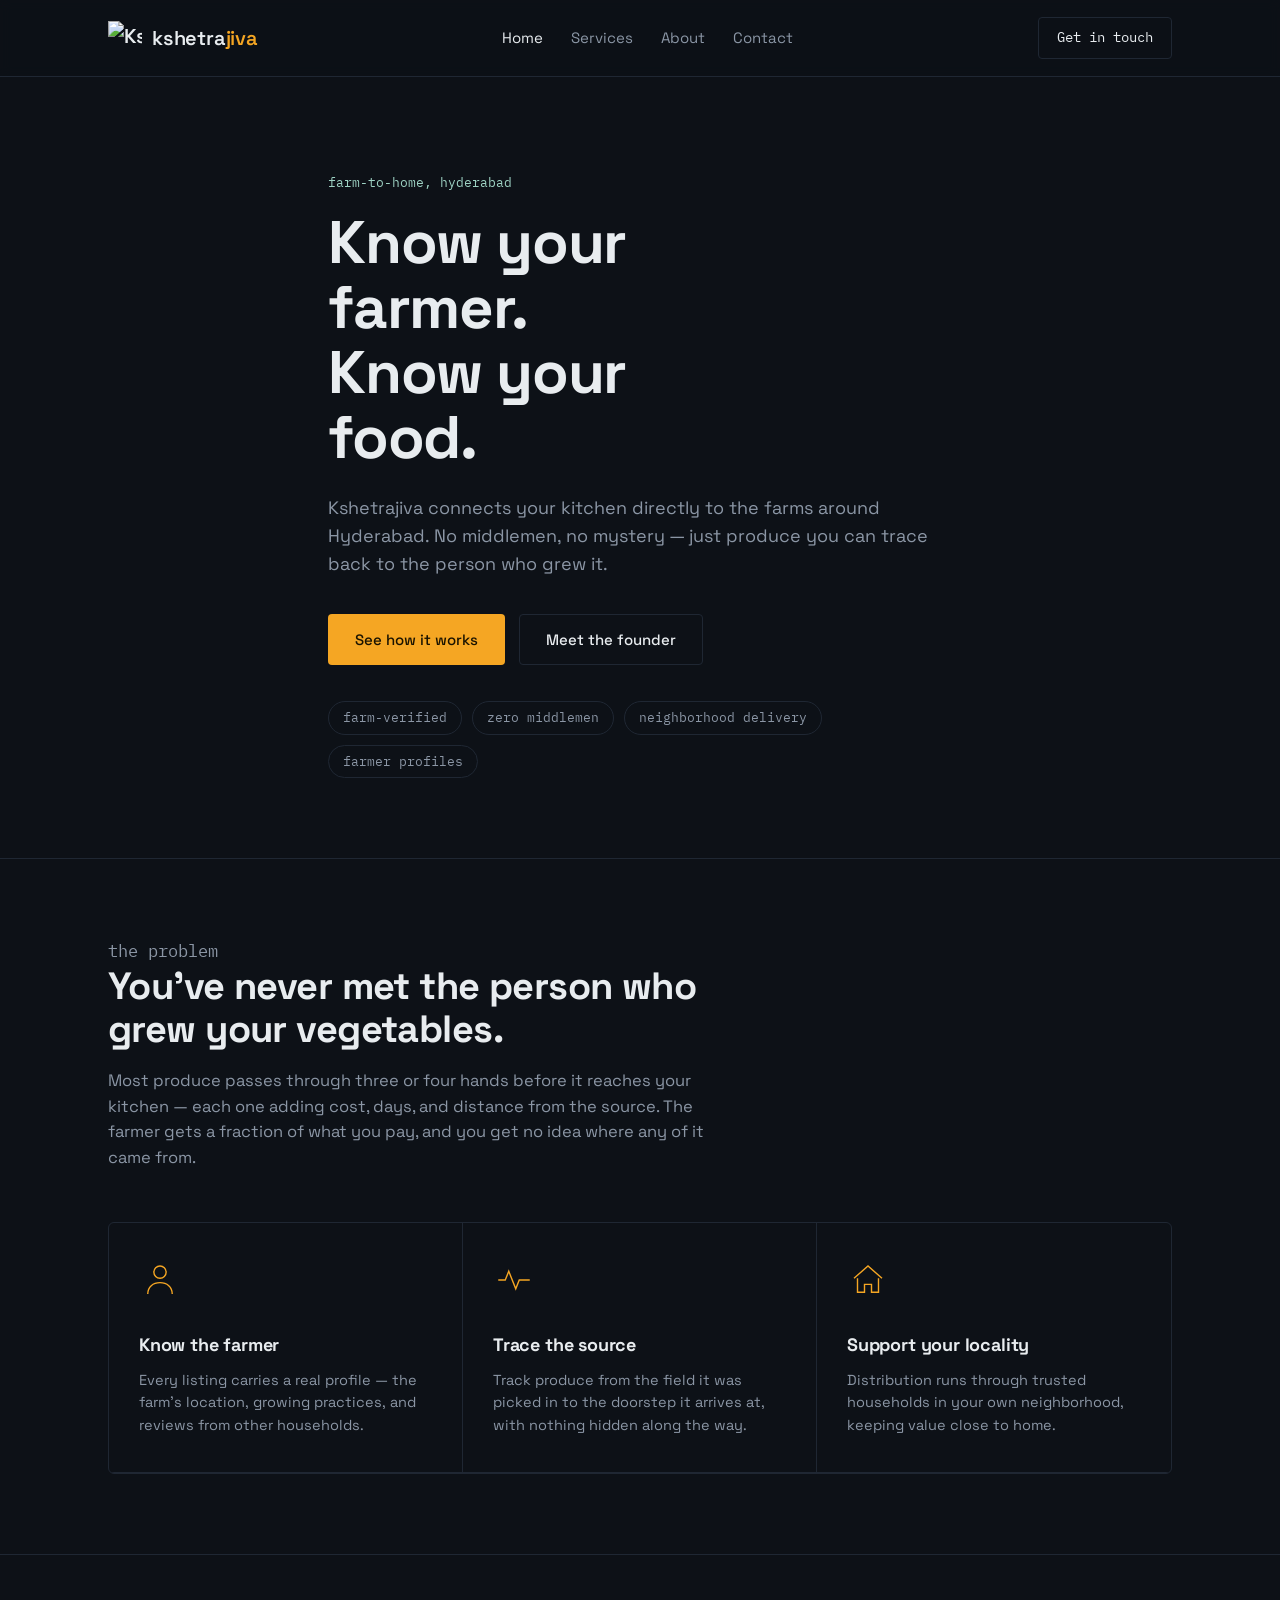
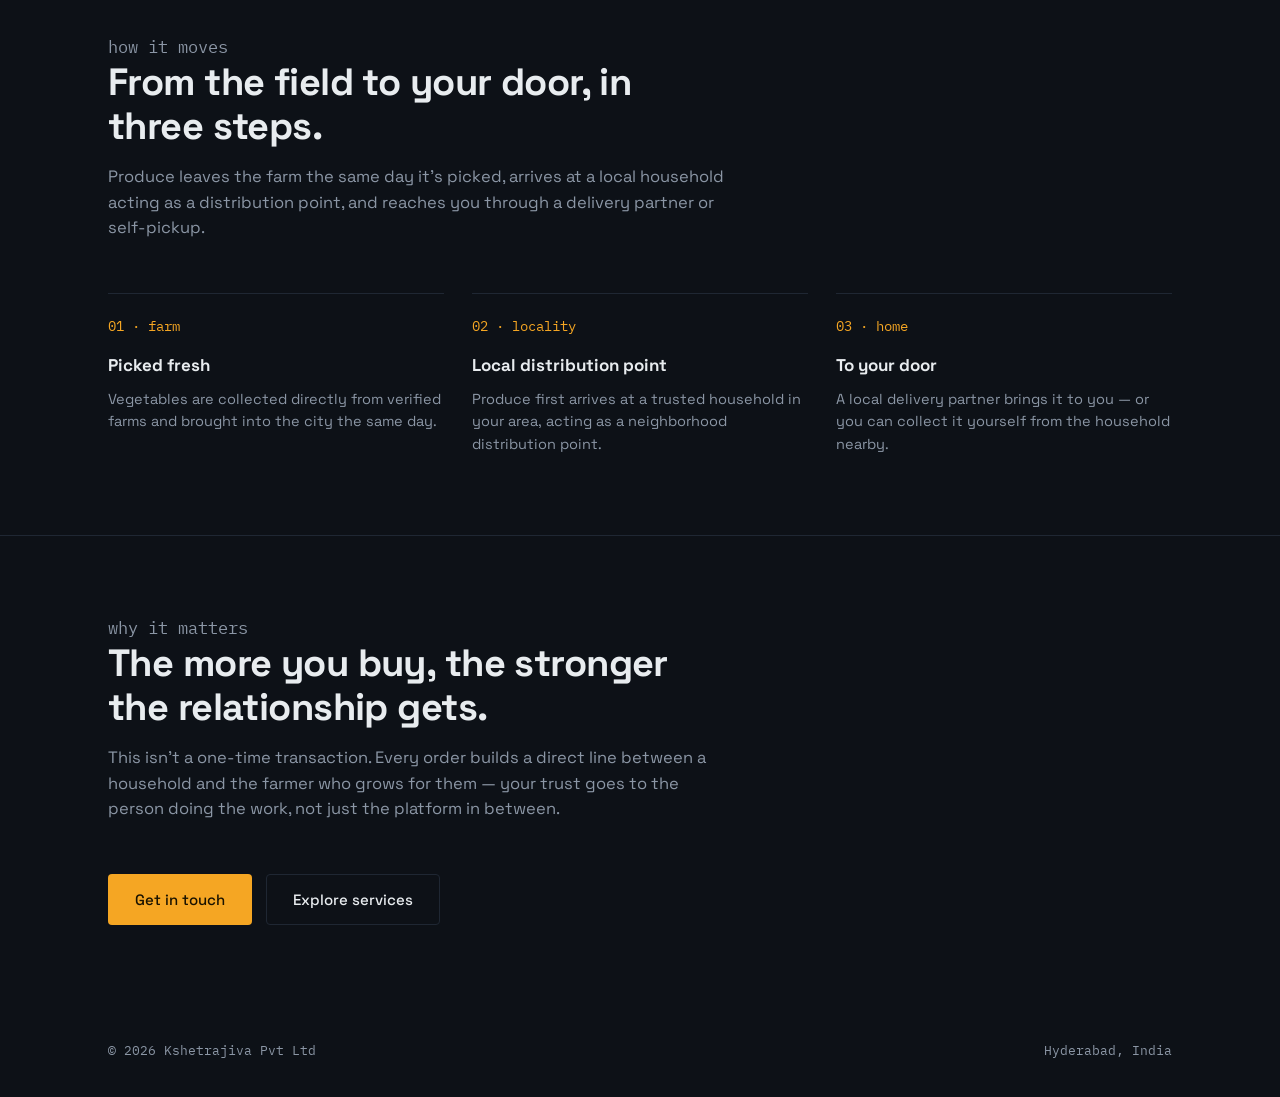
==== index.html @ c20ebead "Add files via upload" ====
<!DOCTYPE html>
<html lang="en">
<head>
<meta charset="UTF-8">
<meta name="viewport" content="width=device-width, initial-scale=1.0">
<title>Kshetrajiva — Know your farmer. Know your food.</title>
<meta name="description" content="Kshetrajiva connects farmers directly to consumers — traceable produce, verified farmer profiles, and neighborhood delivery in Hyderabad.">
<link rel="icon" href="assets/logo.png">
<link rel="stylesheet" href="styles.css">
</head>
<body>

<nav class="site-nav">
  <div class="wrap">
    <a href="index.html" class="logo">
      <img src="assets/logo.png" alt="Kshetrajiva logo">
      <span>kshetra<span class="accent">jiva</span></span>
    </a>
    <div class="nav-links">
      <a href="index.html" class="current">Home</a>
      <a href="services.html">Services</a>
      <a href="about.html">About</a>
      <a href="contact.html">Contact</a>
    </div>
    <a href="contact.html" class="nav-cta">Get in touch</a>
  </div>
</nav>

<header class="hero">
  <div class="wrap hero-inner">
    <p class="eyebrow">farm-to-home, hyderabad</p>
    <h1>Know your farmer.<br>Know your food.</h1>
    <p class="lead">Kshetrajiva connects your kitchen directly to the farms around Hyderabad. No middlemen, no mystery — just produce you can trace back to the person who grew it.</p>
    <div class="hero-actions">
      <a href="services.html" class="btn btn-primary">See how it works</a>
      <a href="about.html" class="btn btn-ghost">Meet the founder</a>
    </div>
    <div class="badge-row">
      <span class="badge">farm-verified</span>
      <span class="badge">zero middlemen</span>
      <span class="badge">neighborhood delivery</span>
      <span class="badge">farmer profiles</span>
    </div>
  </div>
</header>

<section>
  <div class="wrap">
    <div class="section-head">
      <p class="tag">the problem</p>
      <h2>You've never met the person who grew your vegetables.</h2>
      <p>Most produce passes through three or four hands before it reaches your kitchen — each one adding cost, days, and distance from the source. The farmer gets a fraction of what you pay, and you get no idea where any of it came from.</p>
    </div>

    <div class="grid-3">
      <div class="grid-cell">
        <svg viewBox="0 0 48 48" fill="none" stroke="currentColor" stroke-width="1.6"><circle cx="24" cy="15" r="7"/><path d="M10 40c0-8 6-13 14-13s14 5 14 13"/></svg>
        <h3>Know the farmer</h3>
        <p>Every listing carries a real profile — the farm's location, growing practices, and reviews from other households.</p>
      </div>
      <div class="grid-cell">
        <svg viewBox="0 0 48 48" fill="none" stroke="currentColor" stroke-width="1.6"><path d="M6 24h8l4-10 8 20 4-10h12"/></svg>
        <h3>Trace the source</h3>
        <p>Track produce from the field it was picked in to the doorstep it arrives at, with nothing hidden along the way.</p>
      </div>
      <div class="grid-cell">
        <svg viewBox="0 0 48 48" fill="none" stroke="currentColor" stroke-width="1.6"><path d="M8 22 24 8l16 14"/><path d="M12 22v16h8v-9h8v9h8V22"/></svg>
        <h3>Support your locality</h3>
        <p>Distribution runs through trusted households in your own neighborhood, keeping value close to home.</p>
      </div>
    </div>
  </div>
</section>

<section>
  <div class="wrap">
    <div class="section-head">
      <p class="tag">how it moves</p>
      <h2>From the field to your door, in three steps.</h2>
      <p>Produce leaves the farm the same day it's picked, arrives at a local household acting as a distribution point, and reaches you through a delivery partner or self-pickup.</p>
    </div>
    <div class="steps">
      <div class="step">
        <span class="num mono">01 · farm</span>
        <h3>Picked fresh</h3>
        <p>Vegetables are collected directly from verified farms and brought into the city the same day.</p>
      </div>
      <div class="step">
        <span class="num mono">02 · locality</span>
        <h3>Local distribution point</h3>
        <p>Produce first arrives at a trusted household in your area, acting as a neighborhood distribution point.</p>
      </div>
      <div class="step">
        <span class="num mono">03 · home</span>
        <h3>To your door</h3>
        <p>A local delivery partner brings it to you — or you can collect it yourself from the household nearby.</p>
      </div>
    </div>
  </div>
</section>

<section>
  <div class="wrap">
    <div class="section-head">
      <p class="tag">why it matters</p>
      <h2>The more you buy, the stronger the relationship gets.</h2>
      <p>This isn't a one-time transaction. Every order builds a direct line between a household and the farmer who grows for them — your trust goes to the person doing the work, not just the platform in between.</p>
    </div>
    <div class="hero-actions" style="margin-bottom:0;">
      <a href="contact.html" class="btn btn-primary">Get in touch</a>
      <a href="services.html" class="btn btn-ghost">Explore services</a>
    </div>
  </div>
</section>

<footer>
  <div class="wrap footer-inner">
    <span>© 2026 Kshetrajiva Pvt Ltd</span>
    <span>Hyderabad, India</span>
  </div>
</footer>

</body>
</html>
---- styles.css ----
/* Kshetrajiva — shared stylesheet */

@import url('https://fonts.googleapis.com/css2?family=Space+Grotesk:wght@400;500;600;700&family=IBM+Plex+Mono:wght@400;500&display=swap');

:root {
  --ink: #0D1117;
  --surface: #131B24;
  --line: #1F2733;
  --paper: #E8ECEF;
  --muted: #8B96A5;
  --amber: #F5A623;
  --mint: #9ED3C4;

  --wrap: 1120px;
  --pad: 80px;
}

* { box-sizing: border-box; }

html { scroll-behavior: smooth; }

body {
  margin: 0;
  background: var(--ink);
  color: var(--paper);
  font-family: 'Space Grotesk', sans-serif;
  line-height: 1.55;
  -webkit-font-smoothing: antialiased;
}

img { max-width: 100%; display: block; }

a { color: inherit; text-decoration: none; }

.mono {
  font-family: 'IBM Plex Mono', monospace;
}

.wrap {
  max-width: var(--wrap);
  margin: 0 auto;
  padding: 0 28px;
}

/* focus visibility */
a:focus-visible,
button:focus-visible,
input:focus-visible,
textarea:focus-visible {
  outline: 2px solid var(--amber);
  outline-offset: 3px;
}

@media (prefers-reduced-motion: reduce) {
  * { animation: none !important; transition: none !important; }
}

/* ---------- nav ---------- */

.site-nav {
  position: sticky;
  top: 0;
  z-index: 50;
  background: rgba(13, 17, 23, 0.92);
  backdrop-filter: blur(6px);
  border-bottom: 1px solid var(--line);
}

.site-nav .wrap {
  display: flex;
  align-items: center;
  justify-content: space-between;
  height: 76px;
}

.logo {
  display: flex;
  align-items: center;
  gap: 10px;
  font-weight: 600;
  font-size: 20px;
  letter-spacing: -0.01em;
  white-space: nowrap;
}

.logo img {
  height: 34px;
  width: 34px;
  object-fit: contain;
}

.logo .accent { color: var(--amber); }

.nav-links {
  display: flex;
  align-items: center;
  gap: 28px;
  font-size: 15px;
  flex-wrap: wrap;
}

.nav-links a {
  color: var(--muted);
  transition: color 0.15s ease;
}

.nav-links a:hover,
.nav-links a.current {
  color: var(--paper);
}

.nav-cta {
  border: 1px solid var(--line);
  padding: 9px 18px;
  border-radius: 4px;
  font-size: 14px;
  font-family: 'IBM Plex Mono', monospace;
  transition: border-color 0.15s ease, color 0.15s ease;
}

.nav-cta:hover {
  border-color: var(--amber);
  color: var(--amber);
}

/* ---------- buttons ---------- */

.btn {
  display: inline-flex;
  align-items: center;
  justify-content: center;
  gap: 8px;
  padding: 13px 26px;
  border-radius: 4px;
  font-size: 15px;
  font-weight: 500;
  cursor: pointer;
  border: 1px solid transparent;
  transition: transform 0.15s ease, opacity 0.15s ease, border-color 0.15s ease;
}

.btn-primary {
  background: var(--amber);
  color: #1A1300;
}

.btn-primary:hover { opacity: 0.88; }

.btn-ghost {
  border-color: var(--line);
  color: var(--paper);
  background: transparent;
}

.btn-ghost:hover { border-color: var(--muted); }

/* ---------- hero ---------- */

.hero {
  padding: 96px 0 var(--pad);
  border-bottom: 1px solid var(--line);
}

.hero-inner {
  max-width: 680px;
}

.eyebrow {
  font-family: 'IBM Plex Mono', monospace;
  font-size: 13px;
  color: var(--mint);
  margin: 0 0 18px;
}

.hero h1 {
  font-size: clamp(38px, 6vw, 60px);
  line-height: 1.08;
  letter-spacing: -0.02em;
  margin: 0 0 24px;
  max-width: 9ch;
}

.hero p.lead {
  font-size: 18px;
  color: var(--muted);
  max-width: 52ch;
  margin: 0 0 36px;
}

.hero-actions {
  display: flex;
  gap: 14px;
  margin-bottom: 36px;
  flex-wrap: wrap;
}

.badge-row {
  display: flex;
  gap: 10px;
  flex-wrap: wrap;
}

.badge {
  font-family: 'IBM Plex Mono', monospace;
  font-size: 12.5px;
  color: var(--muted);
  border: 1px solid var(--line);
  padding: 6px 14px;
  border-radius: 100px;
}

/* ---------- sections ---------- */

section {
  padding: var(--pad) 0;
  border-bottom: 1px solid var(--line);
}

section:last-of-type { border-bottom: none; }

.section-head {
  max-width: 620px;
  margin-bottom: 52px;
}

.section-head h2 {
  font-size: clamp(28px, 4vw, 38px);
  line-height: 1.15;
  letter-spacing: -0.015em;
  margin: 0 0 16px;
}

.section-head p {
  color: var(--muted);
  font-size: 16.5px;
  max-width: 56ch;
  margin: 0;
}

.tag {
  font-family: 'IBM Plex Mono', monospace;
  font-size: 13px;
  color: var(--mint);
  margin: 0 0 14px;
}

/* ---------- 3-col grid with hairlines ---------- */

.grid-3 {
  display: grid;
  grid-template-columns: repeat(3, 1fr);
  border: 1px solid var(--line);
  border-radius: 6px;
  overflow: hidden;
}

.grid-cell {
  padding: 36px 30px;
  border-right: 1px solid var(--line);
  border-bottom: 1px solid var(--line);
}

.grid-3 .grid-cell:nth-child(3n) { border-right: none; }

.grid-cell svg {
  width: 42px;
  height: 42px;
  margin-bottom: 22px;
  color: var(--amber);
}

.grid-cell h3 {
  font-size: 18px;
  margin: 0 0 10px;
  letter-spacing: -0.01em;
}

.grid-cell p {
  color: var(--muted);
  font-size: 14.5px;
  margin: 0;
}

@media (max-width: 760px) {
  .grid-3 { grid-template-columns: 1fr; }
  .grid-3 .grid-cell { border-right: none; }
}

/* ---------- process steps ---------- */

.steps {
  display: grid;
  grid-template-columns: repeat(3, 1fr);
  gap: 28px;
}

.step {
  border-top: 1px solid var(--line);
  padding-top: 22px;
}

.step .num {
  font-family: 'IBM Plex Mono', monospace;
  color: var(--amber);
  font-size: 14px;
  margin-bottom: 14px;
  display: block;
}

.step h3 {
  font-size: 17px;
  margin: 0 0 10px;
}

.step p {
  color: var(--muted);
  font-size: 14.5px;
  margin: 0;
}

@media (max-width: 760px) {
  .steps { grid-template-columns: 1fr; }
}

/* ---------- service detail blocks ---------- */

.service-block {
  display: grid;
  grid-template-columns: 1fr 1fr;
  gap: 56px;
  align-items: center;
  padding: 56px 0;
  border-bottom: 1px solid var(--line);
}

.service-block:last-child { border-bottom: none; }

.service-block.reverse .service-diagram { order: 2; }

.service-copy .num {
  font-family: 'IBM Plex Mono', monospace;
  color: var(--amber);
  font-size: 13px;
  display: block;
  margin-bottom: 14px;
}

.service-copy h3 {
  font-size: 26px;
  margin: 0 0 14px;
  letter-spacing: -0.01em;
}

.service-copy p {
  color: var(--muted);
  font-size: 15.5px;
  margin: 0 0 20px;
}

.service-copy ul {
  list-style: none;
  padding: 0;
  margin: 0;
  display: flex;
  flex-direction: column;
  gap: 10px;
}

.service-copy li {
  font-size: 14.5px;
  color: var(--paper);
  display: flex;
  gap: 10px;
  align-items: baseline;
}

.service-copy li::before {
  content: '';
  width: 5px;
  height: 5px;
  border-radius: 50%;
  background: var(--mint);
  flex-shrink: 0;
  transform: translateY(-3px);
}

.service-diagram {
  background: var(--surface);
  border: 1px solid var(--line);
  border-radius: 8px;
  padding: 32px;
}

.service-diagram svg { width: 100%; height: auto; color: var(--paper); }

@media (max-width: 800px) {
  .service-block, .service-block.reverse {
    grid-template-columns: 1fr;
  }
  .service-block.reverse .service-diagram { order: 0; }
}

/* ---------- founder ---------- */

.founder {
  display: grid;
  grid-template-columns: 200px 1fr;
  gap: 40px;
  align-items: start;
}

.founder-photo {
  border: 1px solid var(--line);
  border-radius: 10px;
  overflow: hidden;
  background: var(--surface);
}

.founder-name {
  font-size: 22px;
  margin: 0 0 4px;
  letter-spacing: -0.01em;
}

.founder-title {
  font-family: 'IBM Plex Mono', monospace;
  color: var(--amber);
  font-size: 13.5px;
  margin: 0 0 18px;
}

.founder-bio {
  color: var(--muted);
  font-size: 15.5px;
  max-width: 58ch;
  margin: 0;
}

@media (max-width: 620px) {
  .founder { grid-template-columns: 1fr; }
  .founder-photo { max-width: 160px; }
}

/* ---------- story / about copy ---------- */

.story {
  max-width: 680px;
}

.story p {
  font-size: 16.5px;
  color: var(--muted);
  margin: 0 0 20px;
}

.story p strong { color: var(--paper); font-weight: 500; }

/* ---------- contact ---------- */

.contact-grid {
  display: grid;
  grid-template-columns: 1fr 1fr;
  gap: 56px;
}

.contact-info dt {
  font-family: 'IBM Plex Mono', monospace;
  font-size: 12.5px;
  color: var(--mint);
  margin-bottom: 6px;
}

.contact-info dd {
  margin: 0 0 28px;
  font-size: 16.5px;
}

.field {
  margin-bottom: 20px;
}

.field label {
  display: block;
  font-family: 'IBM Plex Mono', monospace;
  font-size: 12.5px;
  color: var(--muted);
  margin-bottom: 8px;
}

.field input,
.field textarea {
  width: 100%;
  background: var(--surface);
  border: 1px solid var(--line);
  border-radius: 4px;
  padding: 12px 14px;
  color: var(--paper);
  font-family: 'Space Grotesk', sans-serif;
  font-size: 15px;
}

.field textarea { resize: vertical; min-height: 120px; }

.field input::placeholder,
.field textarea::placeholder { color: #56616F; }

.form-note {
  font-size: 13px;
  color: var(--muted);
  margin-top: 14px;
}

@media (max-width: 760px) {
  .contact-grid { grid-template-columns: 1fr; }
}

/* ---------- footer ---------- */

footer {
  padding: 36px 0;
}

.footer-inner {
  display: flex;
  justify-content: space-between;
  align-items: center;
  flex-wrap: wrap;
  gap: 10px;
  font-family: 'IBM Plex Mono', monospace;
  font-size: 13px;
  color: var(--muted);
}

/* ---------- mobile nav rules ---------- */

@media (max-width: 640px) {
  .site-nav .wrap {
    height: auto;
    padding-top: 14px;
    padding-bottom: 14px;
    flex-wrap: wrap;
    row-gap: 12px;
  }
  .nav-links { font-size: 13px; gap: 16px; }
  .nav-cta { display: none; }
}
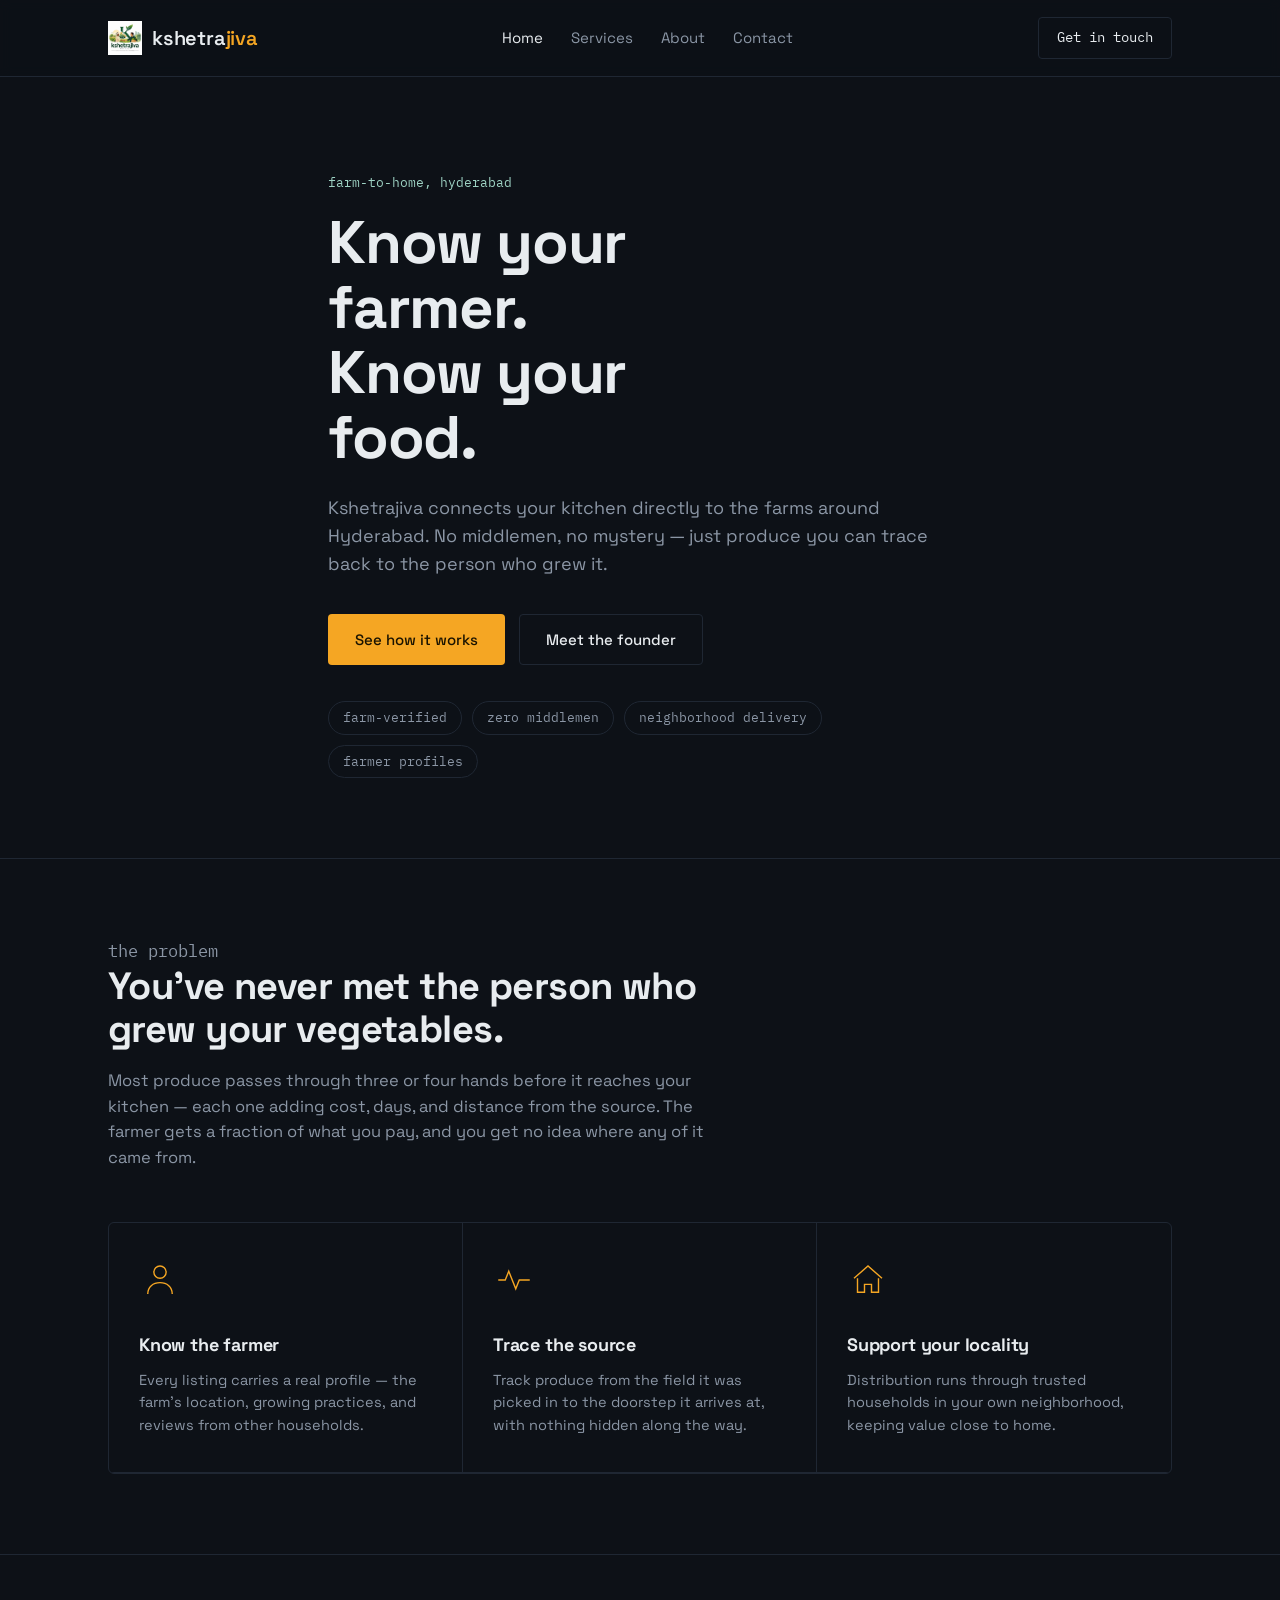
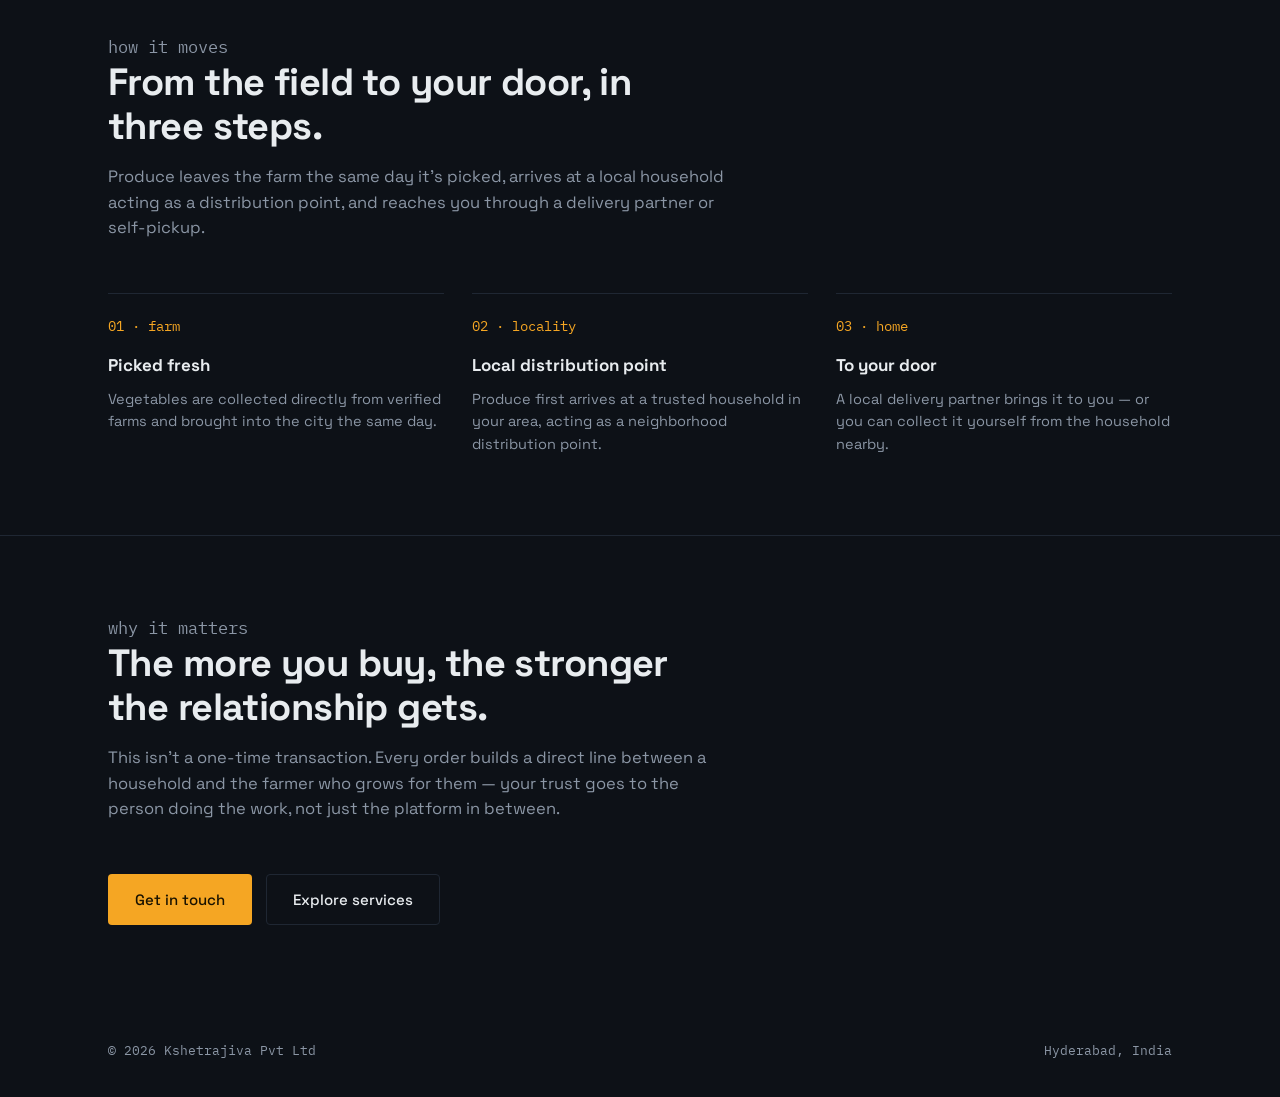
==== commit 1a126836: "Update index.html" ====
--- a/index.html
+++ b/index.html
@@ -3,6 +3,7 @@
 <head>
 <meta charset="UTF-8">
 <meta name="viewport" content="width=device-width, initial-scale=1.0">
+<meta name="google-site-verification" content="l0_xVmSkW9WtwDeP8lbxS9yP-mxCWkEYZdy3RUPZWYw" />
 <title>Kshetrajiva — Know your farmer. Know your food.</title>
 <meta name="description" content="Kshetrajiva connects farmers directly to consumers — traceable produce, verified farmer profiles, and neighborhood delivery in Hyderabad.">
 <link rel="icon" href="assets/logo.png">
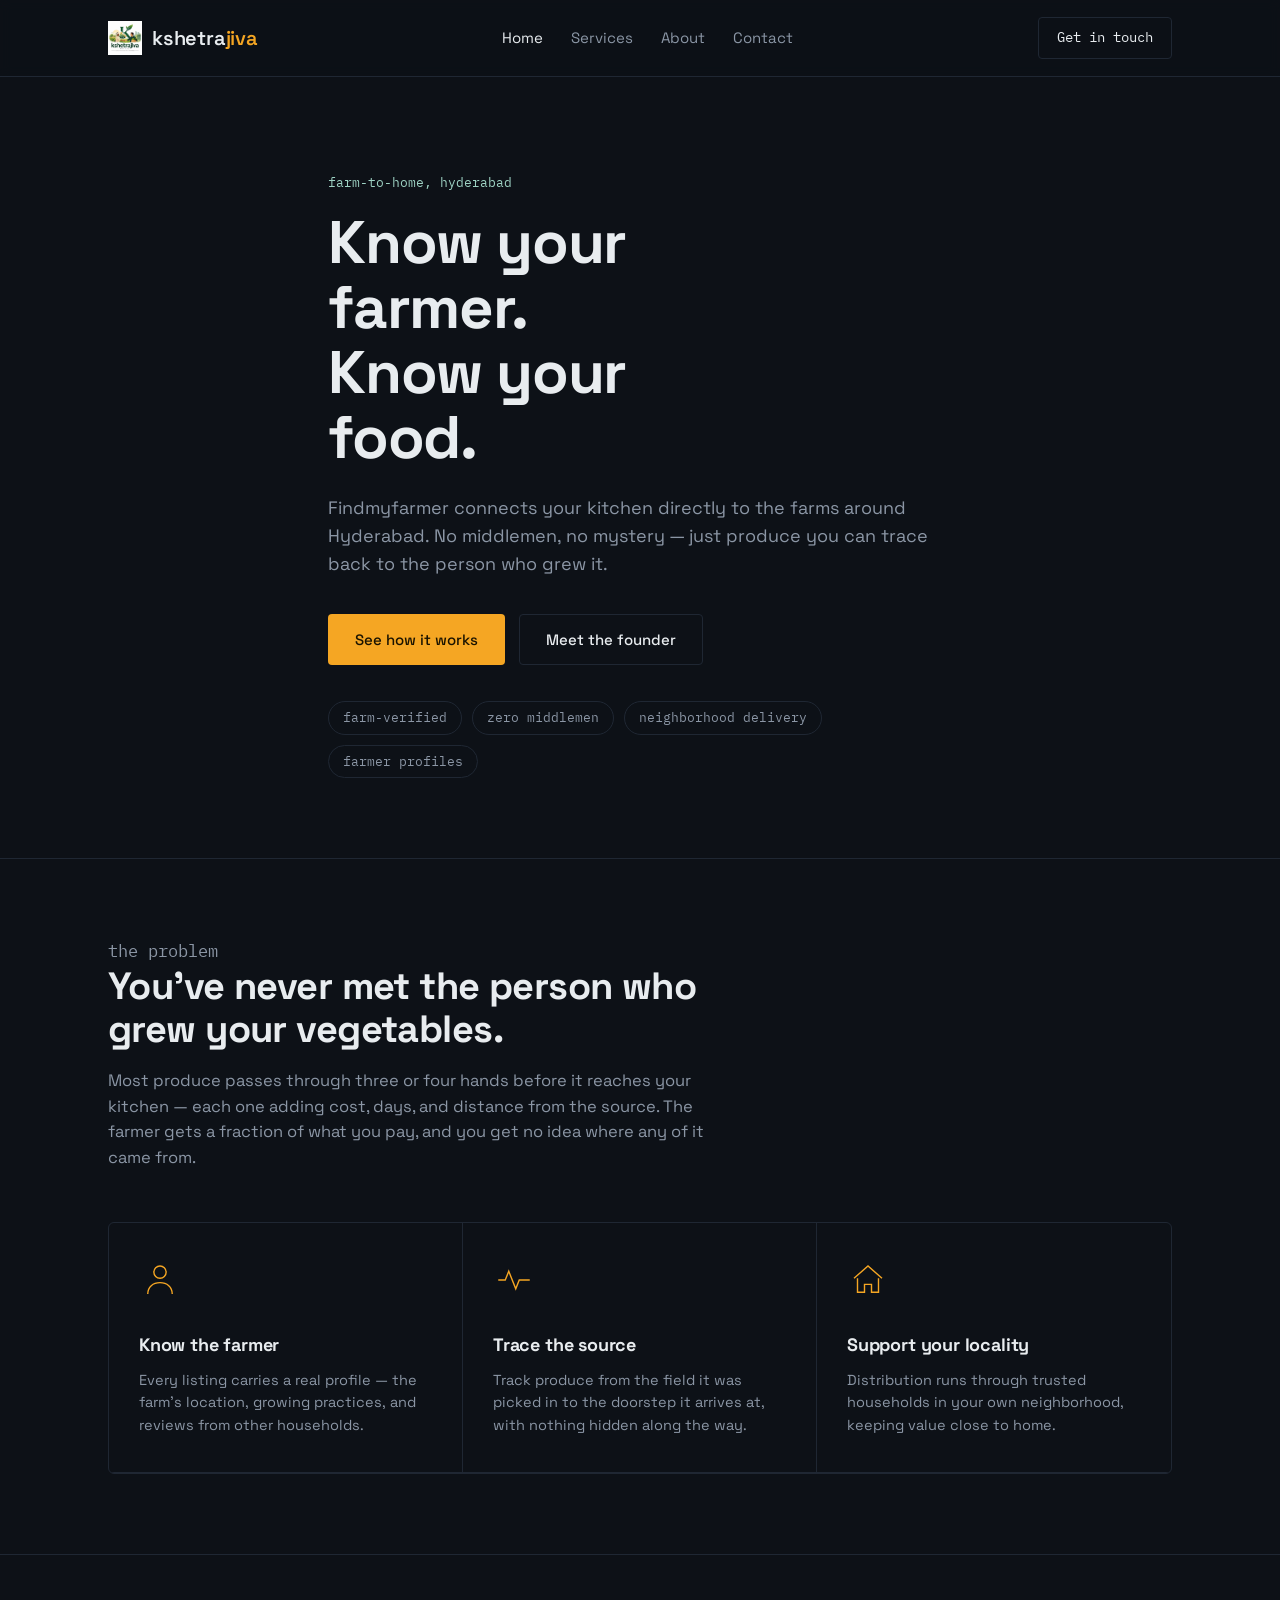
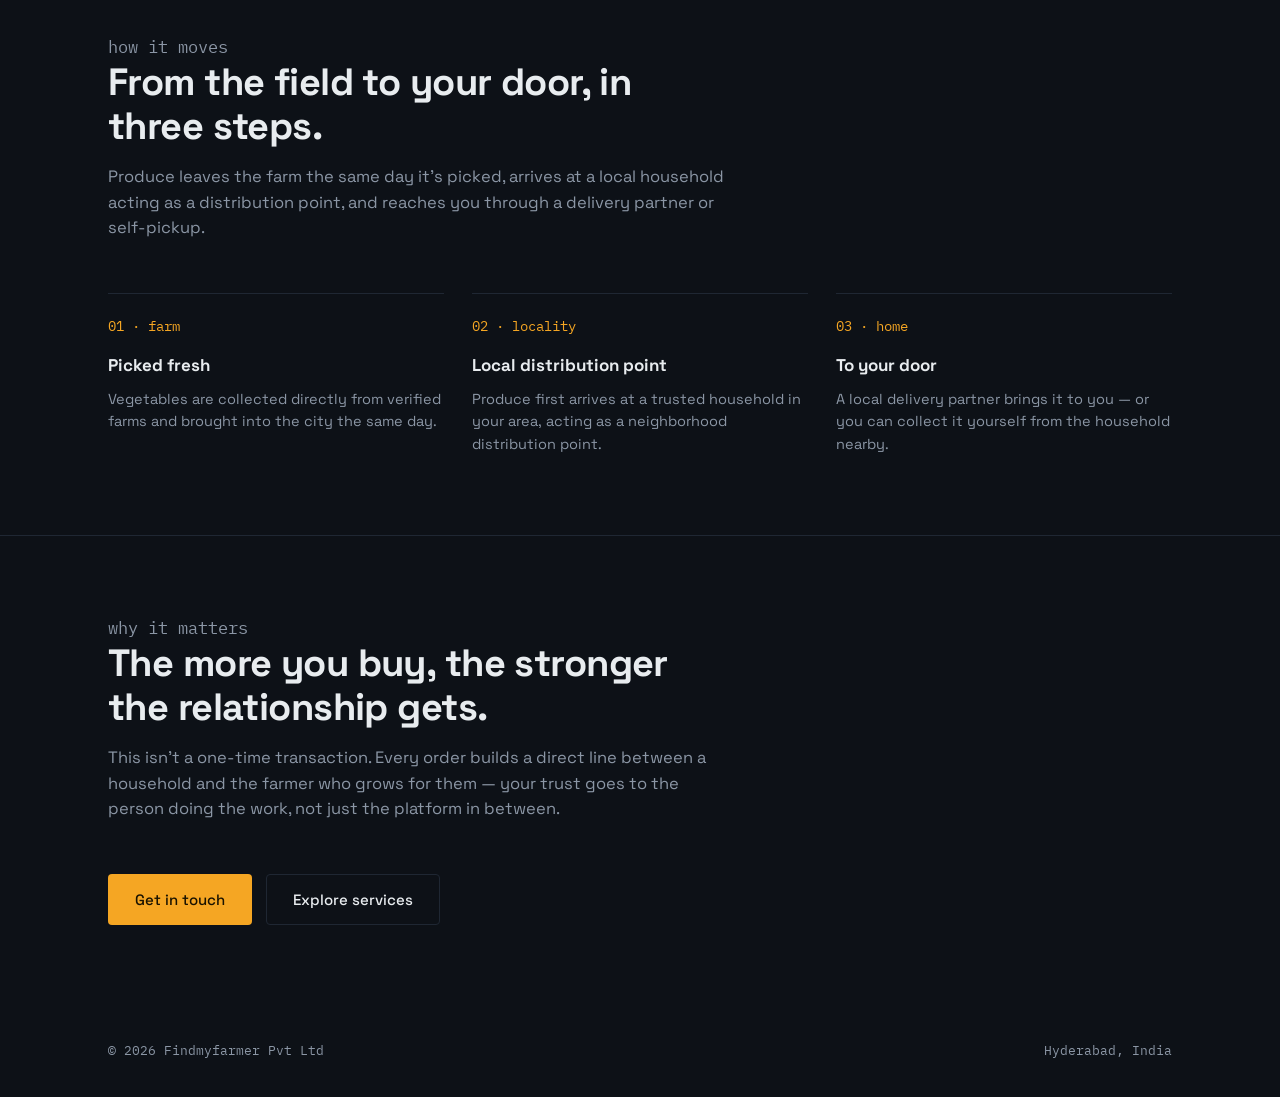
==== commit 7efd2665: "Update index.html" ====
--- a/index.html
+++ b/index.html
@@ -4,8 +4,8 @@
 <meta charset="UTF-8">
 <meta name="viewport" content="width=device-width, initial-scale=1.0">
 <meta name="google-site-verification" content="l0_xVmSkW9WtwDeP8lbxS9yP-mxCWkEYZdy3RUPZWYw" />
-<title>Kshetrajiva — Know your farmer. Know your food.</title>
-<meta name="description" content="Kshetrajiva connects farmers directly to consumers — traceable produce, verified farmer profiles, and neighborhood delivery in Hyderabad.">
+<title>Findmyfarmer — Know your farmer. Know your food.</title>
+<meta name="description" content="Findmyfarmer connects farmers directly to consumers — traceable produce, verified farmer profiles, and neighborhood delivery in Hyderabad.">
 <link rel="icon" href="assets/logo.png">
 <link rel="stylesheet" href="styles.css">
 </head>
@@ -14,7 +14,7 @@
 <nav class="site-nav">
   <div class="wrap">
     <a href="index.html" class="logo">
-      <img src="assets/logo.png" alt="Kshetrajiva logo">
+      <img src="assets/logo.png" alt="Findmyfarmer logo">
       <span>kshetra<span class="accent">jiva</span></span>
     </a>
     <div class="nav-links">
@@ -31,7 +31,7 @@
   <div class="wrap hero-inner">
     <p class="eyebrow">farm-to-home, hyderabad</p>
     <h1>Know your farmer.<br>Know your food.</h1>
-    <p class="lead">Kshetrajiva connects your kitchen directly to the farms around Hyderabad. No middlemen, no mystery — just produce you can trace back to the person who grew it.</p>
+    <p class="lead">Findmyfarmer connects your kitchen directly to the farms around Hyderabad. No middlemen, no mystery — just produce you can trace back to the person who grew it.</p>
     <div class="hero-actions">
       <a href="services.html" class="btn btn-primary">See how it works</a>
       <a href="about.html" class="btn btn-ghost">Meet the founder</a>
@@ -116,7 +116,7 @@
 
 <footer>
   <div class="wrap footer-inner">
-    <span>© 2026 Kshetrajiva Pvt Ltd</span>
+    <span>© 2026 Findmyfarmer Pvt Ltd</span>
     <span>Hyderabad, India</span>
   </div>
 </footer>
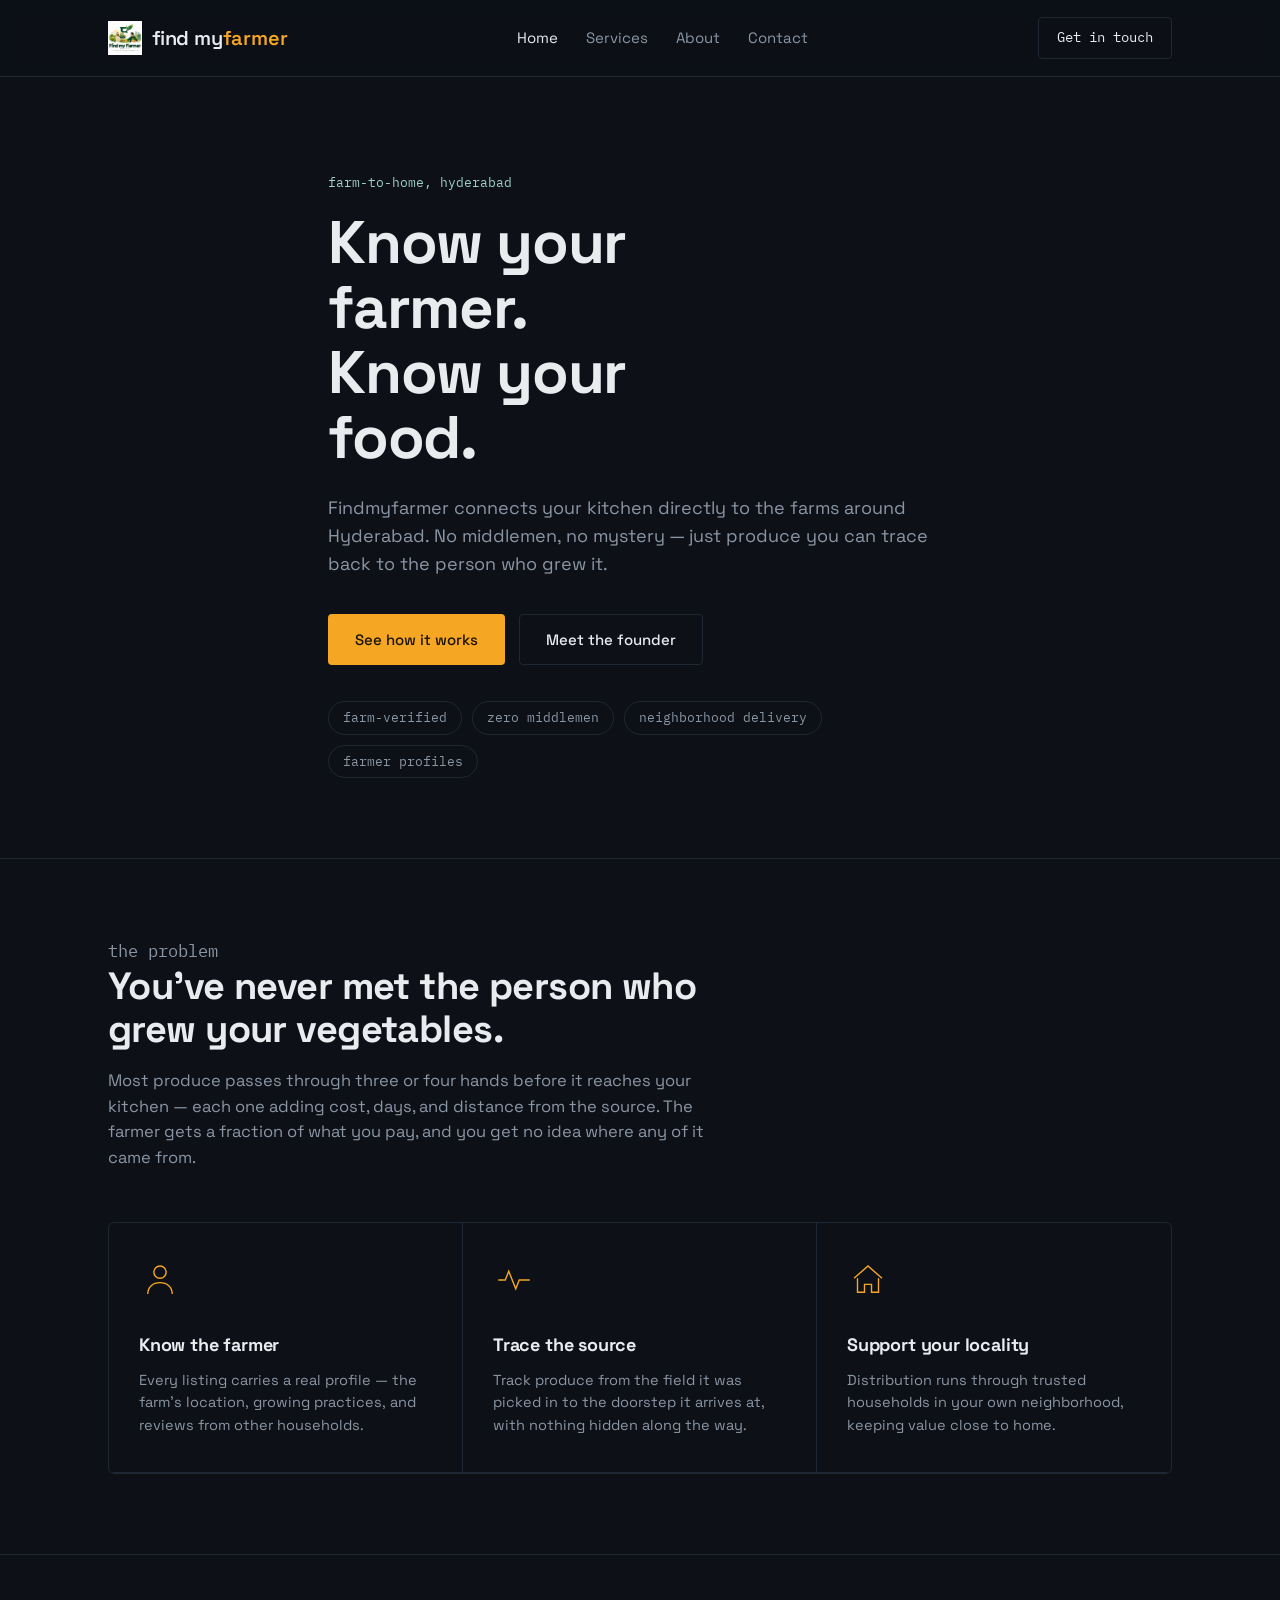
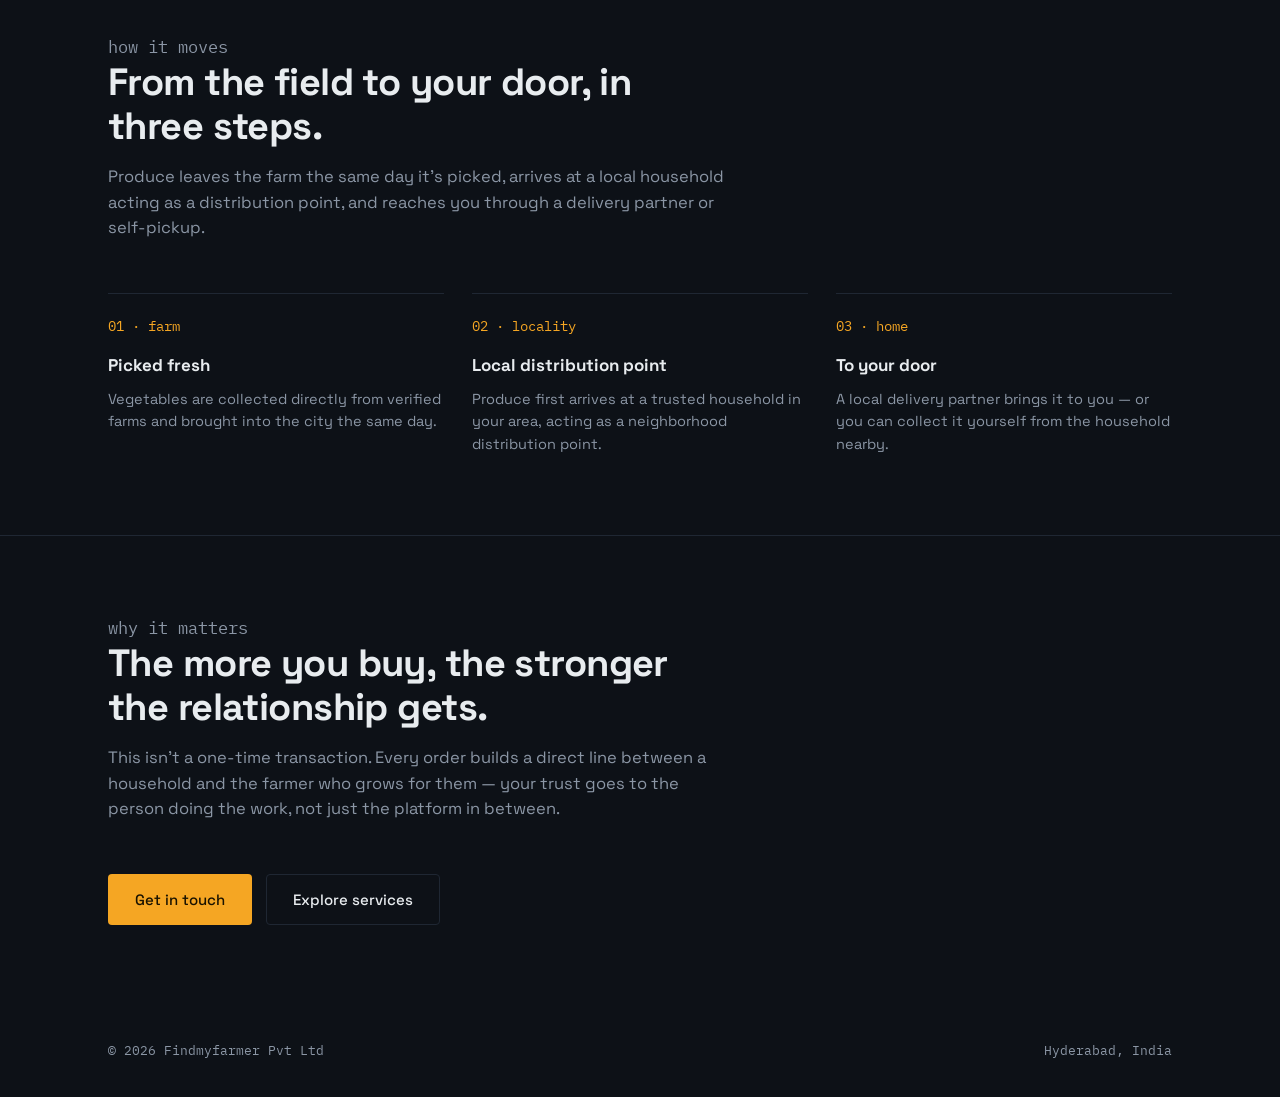
==== commit e3b3d159: "Update index.html" ====
--- a/index.html
+++ b/index.html
@@ -15,7 +15,7 @@
   <div class="wrap">
     <a href="index.html" class="logo">
       <img src="assets/logo.png" alt="Findmyfarmer logo">
-      <span>kshetra<span class="accent">jiva</span></span>
+      <span>find my<span class="accent">farmer</span></span>
     </a>
     <div class="nav-links">
       <a href="index.html" class="current">Home</a>
--- a/styles.css
+++ b/styles.css
@@ -1,4 +1,4 @@
-/* Kshetrajiva — shared stylesheet */
+/* Find my Farmer — shared stylesheet */
 
 @import url('https://fonts.googleapis.com/css2?family=Space+Grotesk:wght@400;500;600;700&family=IBM+Plex+Mono:wght@400;500&display=swap');
 
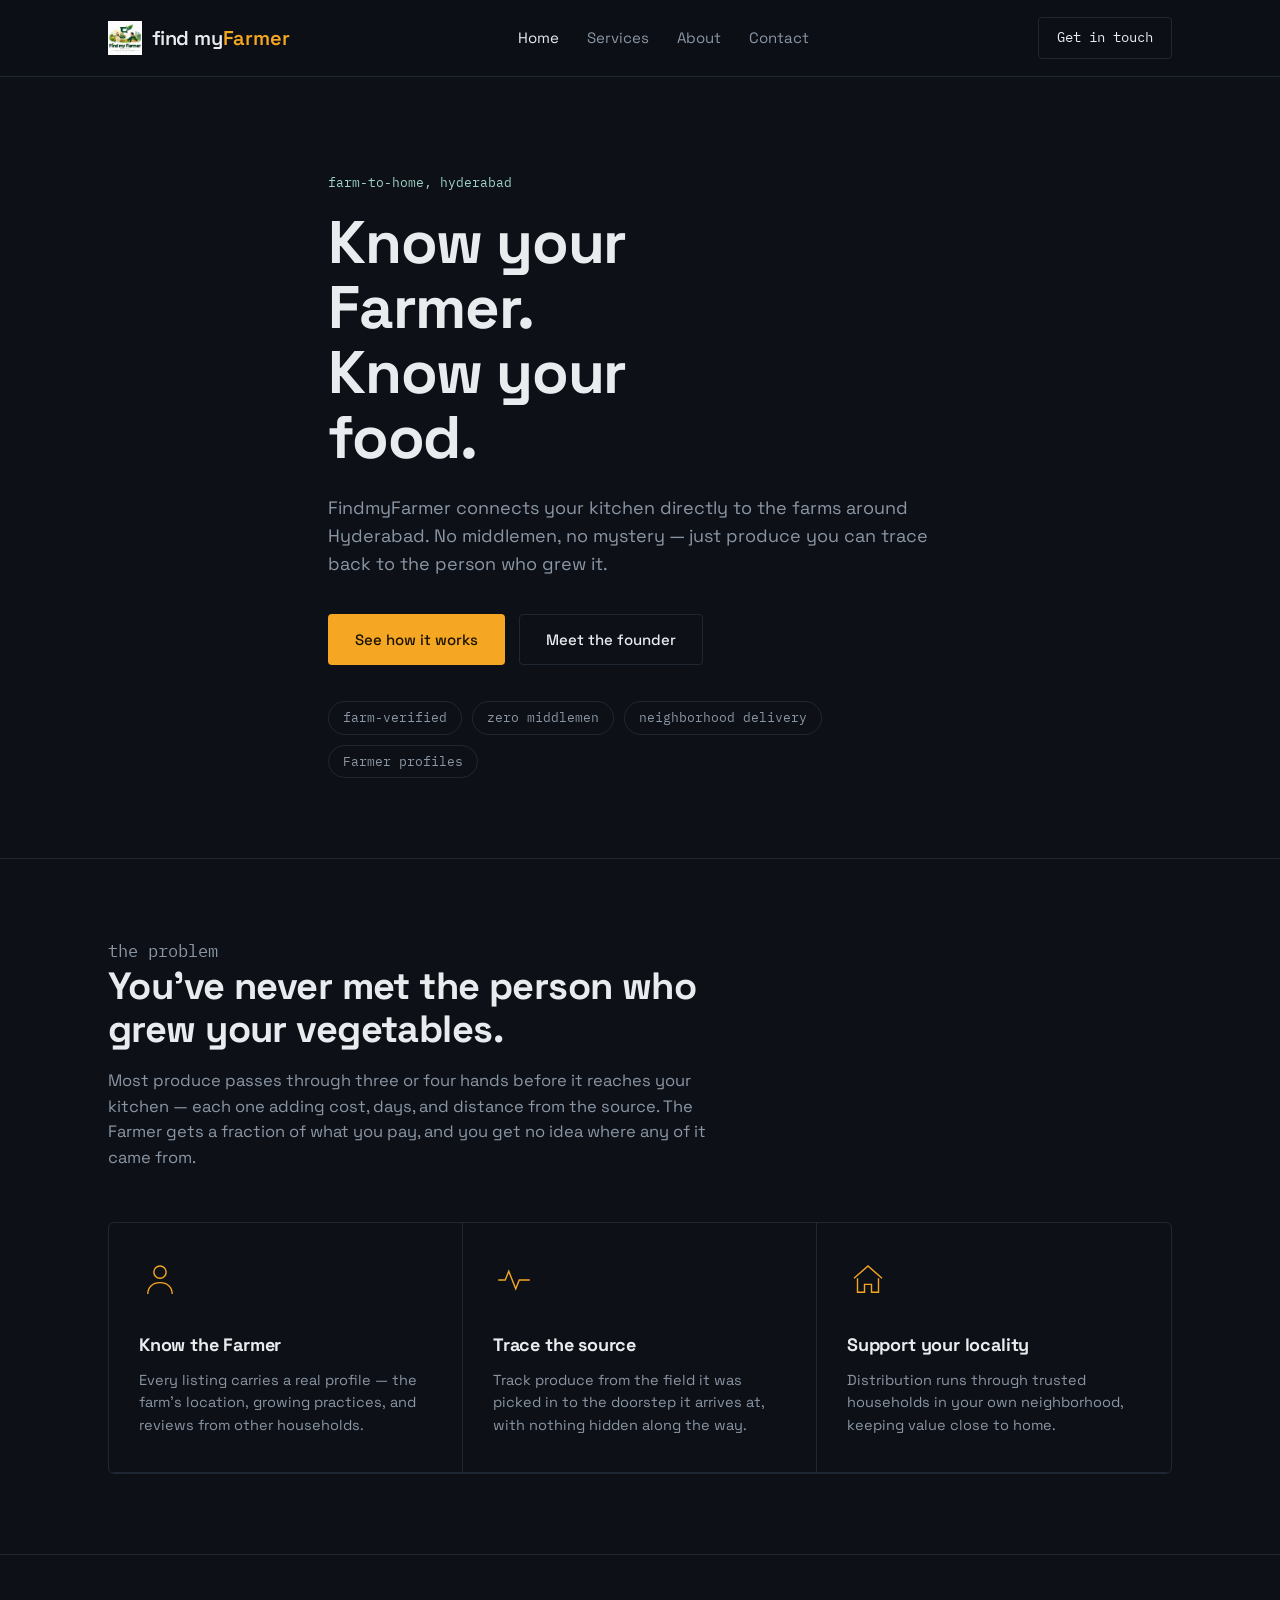
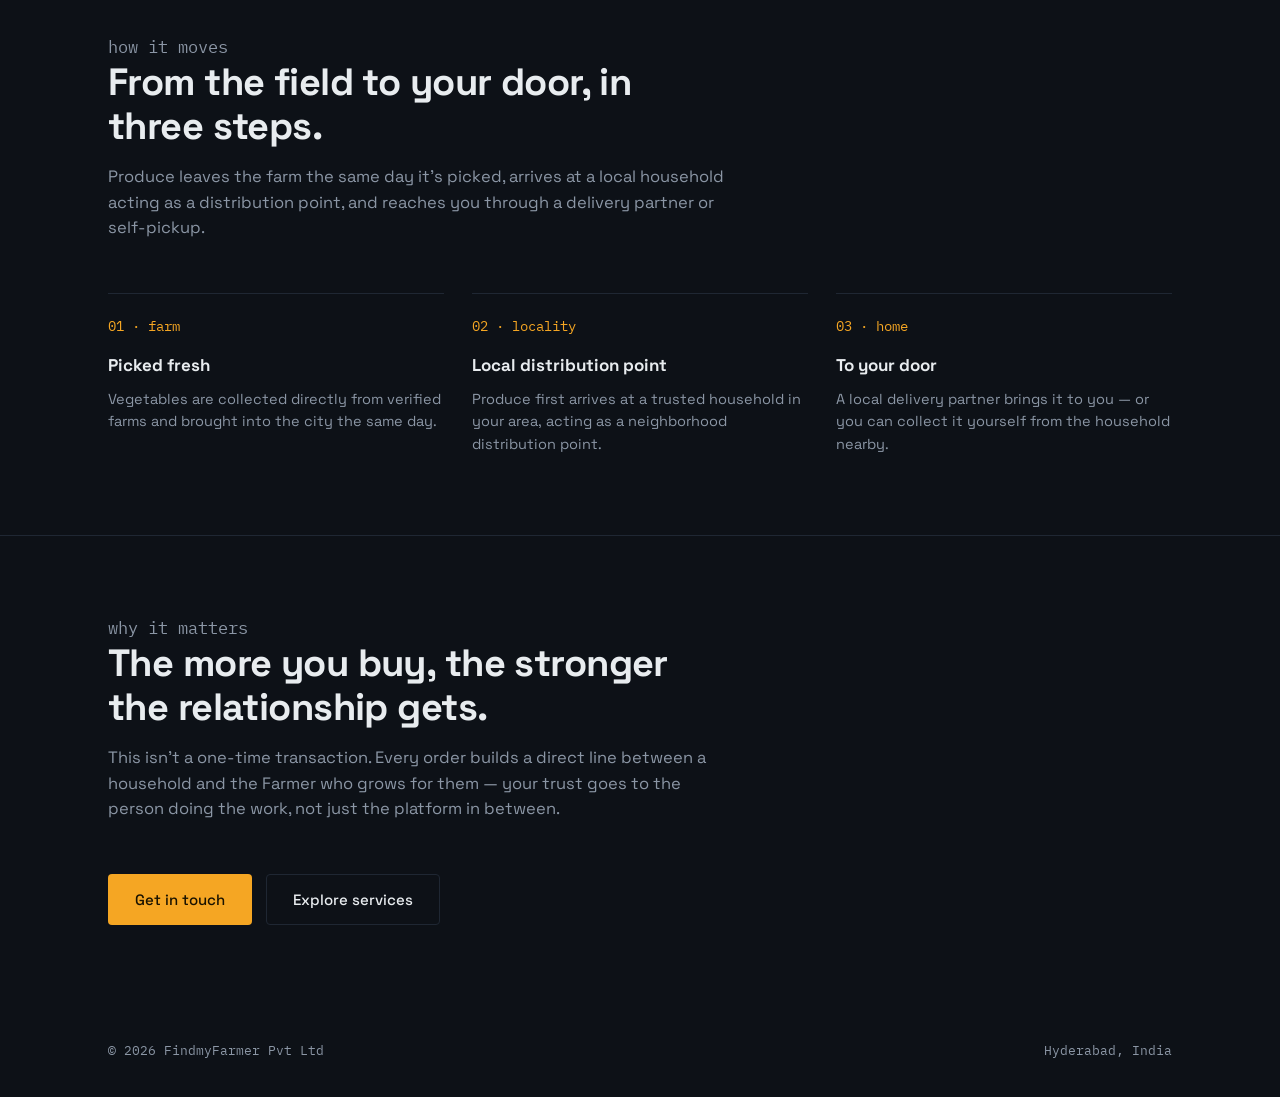
==== commit aabd71d1: "Update index.html" ====
--- a/index.html
+++ b/index.html
@@ -4,8 +4,8 @@
 <meta charset="UTF-8">
 <meta name="viewport" content="width=device-width, initial-scale=1.0">
 <meta name="google-site-verification" content="l0_xVmSkW9WtwDeP8lbxS9yP-mxCWkEYZdy3RUPZWYw" />
-<title>Findmyfarmer — Know your farmer. Know your food.</title>
-<meta name="description" content="Findmyfarmer connects farmers directly to consumers — traceable produce, verified farmer profiles, and neighborhood delivery in Hyderabad.">
+<title>FindmyFarmer — Know your Farmer. Know your food.</title>
+<meta name="description" content="FindmyFarmer connects Farmers directly to consumers — traceable produce, verified Farmer profiles, and neighborhood delivery in Hyderabad.">
 <link rel="icon" href="assets/logo.png">
 <link rel="stylesheet" href="styles.css">
 </head>
@@ -14,8 +14,8 @@
 <nav class="site-nav">
   <div class="wrap">
     <a href="index.html" class="logo">
-      <img src="assets/logo.png" alt="Findmyfarmer logo">
-      <span>find my<span class="accent">farmer</span></span>
+      <img src="assets/logo.png" alt="FindmyFarmer logo">
+      <span>find my<span class="accent">Farmer</span></span>
     </a>
     <div class="nav-links">
       <a href="index.html" class="current">Home</a>
@@ -30,8 +30,8 @@
 <header class="hero">
   <div class="wrap hero-inner">
     <p class="eyebrow">farm-to-home, hyderabad</p>
-    <h1>Know your farmer.<br>Know your food.</h1>
-    <p class="lead">Findmyfarmer connects your kitchen directly to the farms around Hyderabad. No middlemen, no mystery — just produce you can trace back to the person who grew it.</p>
+    <h1>Know your Farmer.<br>Know your food.</h1>
+    <p class="lead">FindmyFarmer connects your kitchen directly to the farms around Hyderabad. No middlemen, no mystery — just produce you can trace back to the person who grew it.</p>
     <div class="hero-actions">
       <a href="services.html" class="btn btn-primary">See how it works</a>
       <a href="about.html" class="btn btn-ghost">Meet the founder</a>
@@ -40,7 +40,7 @@
       <span class="badge">farm-verified</span>
       <span class="badge">zero middlemen</span>
       <span class="badge">neighborhood delivery</span>
-      <span class="badge">farmer profiles</span>
+      <span class="badge">Farmer profiles</span>
     </div>
   </div>
 </header>
@@ -50,13 +50,13 @@
     <div class="section-head">
       <p class="tag">the problem</p>
       <h2>You've never met the person who grew your vegetables.</h2>
-      <p>Most produce passes through three or four hands before it reaches your kitchen — each one adding cost, days, and distance from the source. The farmer gets a fraction of what you pay, and you get no idea where any of it came from.</p>
+      <p>Most produce passes through three or four hands before it reaches your kitchen — each one adding cost, days, and distance from the source. The Farmer gets a fraction of what you pay, and you get no idea where any of it came from.</p>
     </div>
 
     <div class="grid-3">
       <div class="grid-cell">
         <svg viewBox="0 0 48 48" fill="none" stroke="currentColor" stroke-width="1.6"><circle cx="24" cy="15" r="7"/><path d="M10 40c0-8 6-13 14-13s14 5 14 13"/></svg>
-        <h3>Know the farmer</h3>
+        <h3>Know the Farmer</h3>
         <p>Every listing carries a real profile — the farm's location, growing practices, and reviews from other households.</p>
       </div>
       <div class="grid-cell">
@@ -105,7 +105,7 @@
     <div class="section-head">
       <p class="tag">why it matters</p>
       <h2>The more you buy, the stronger the relationship gets.</h2>
-      <p>This isn't a one-time transaction. Every order builds a direct line between a household and the farmer who grows for them — your trust goes to the person doing the work, not just the platform in between.</p>
+      <p>This isn't a one-time transaction. Every order builds a direct line between a household and the Farmer who grows for them — your trust goes to the person doing the work, not just the platform in between.</p>
     </div>
     <div class="hero-actions" style="margin-bottom:0;">
       <a href="contact.html" class="btn btn-primary">Get in touch</a>
@@ -116,7 +116,7 @@
 
 <footer>
   <div class="wrap footer-inner">
-    <span>© 2026 Findmyfarmer Pvt Ltd</span>
+    <span>© 2026 FindmyFarmer Pvt Ltd</span>
     <span>Hyderabad, India</span>
   </div>
 </footer>
